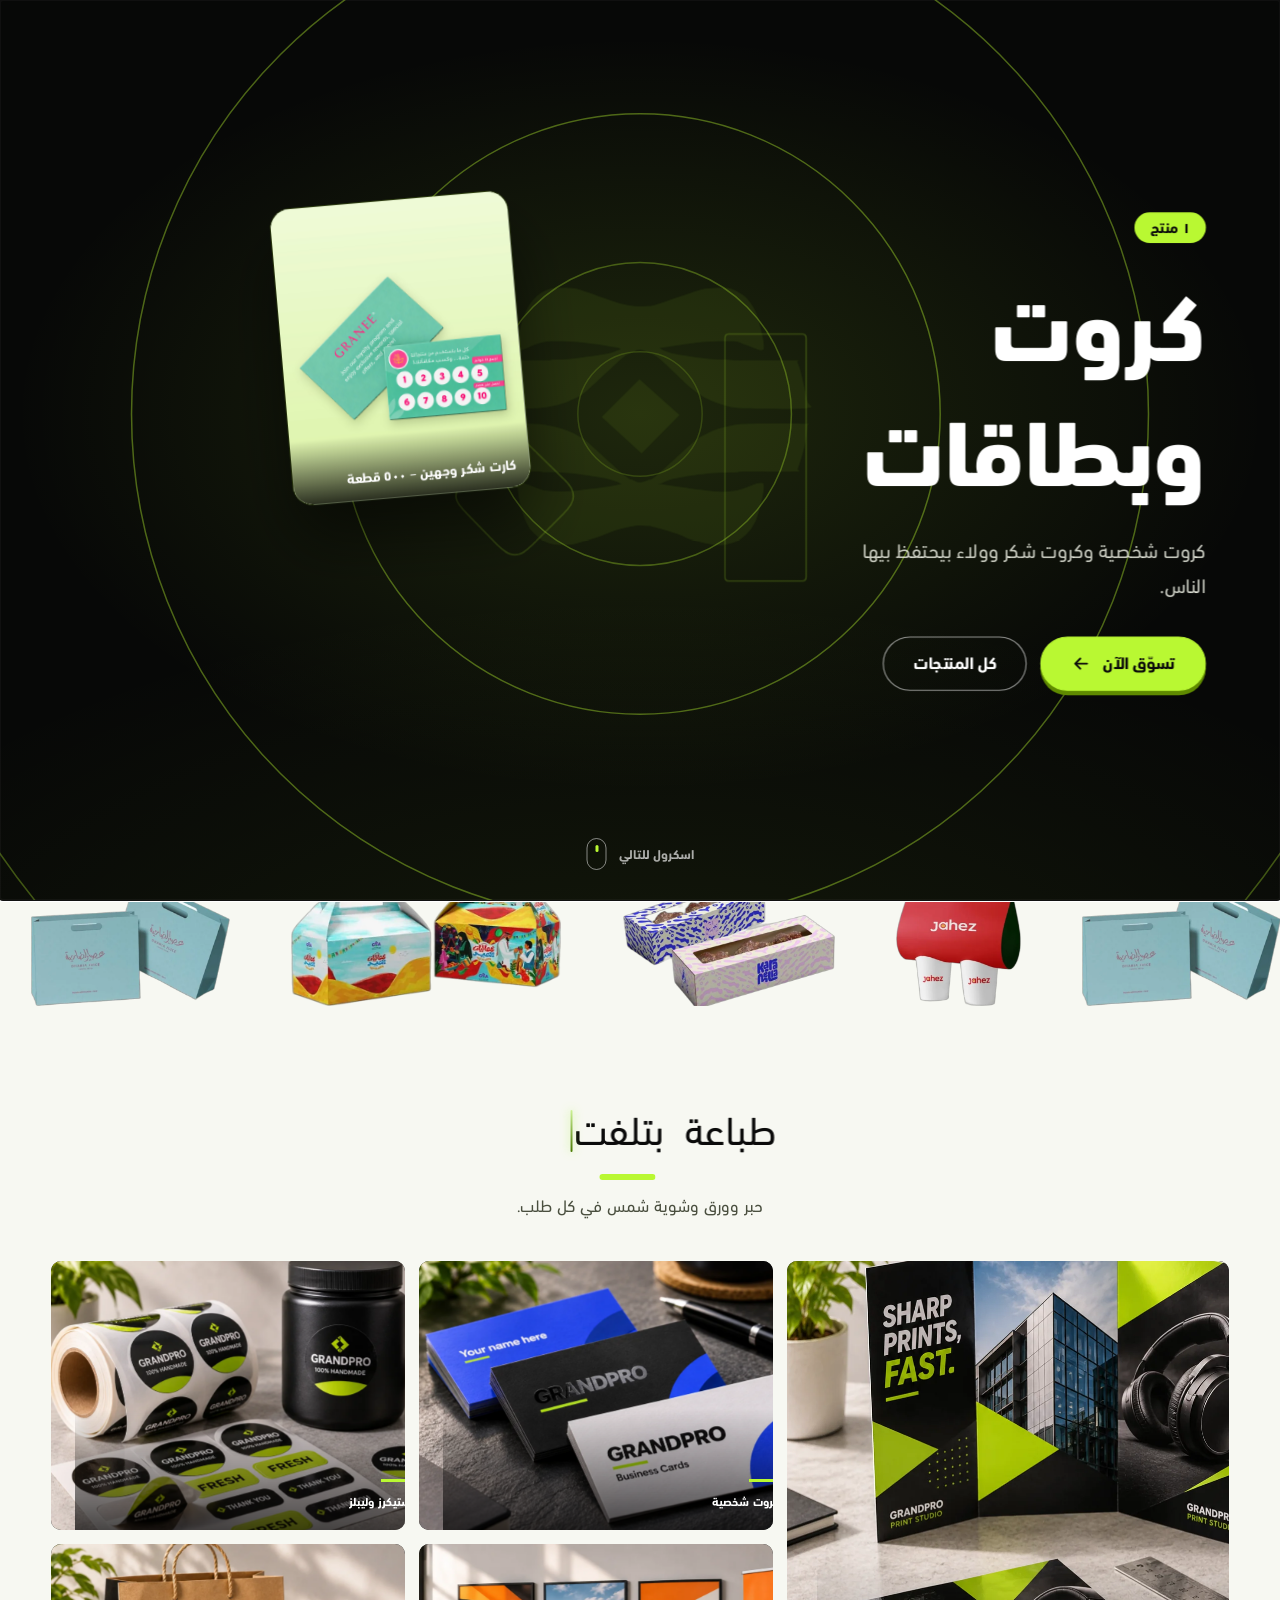
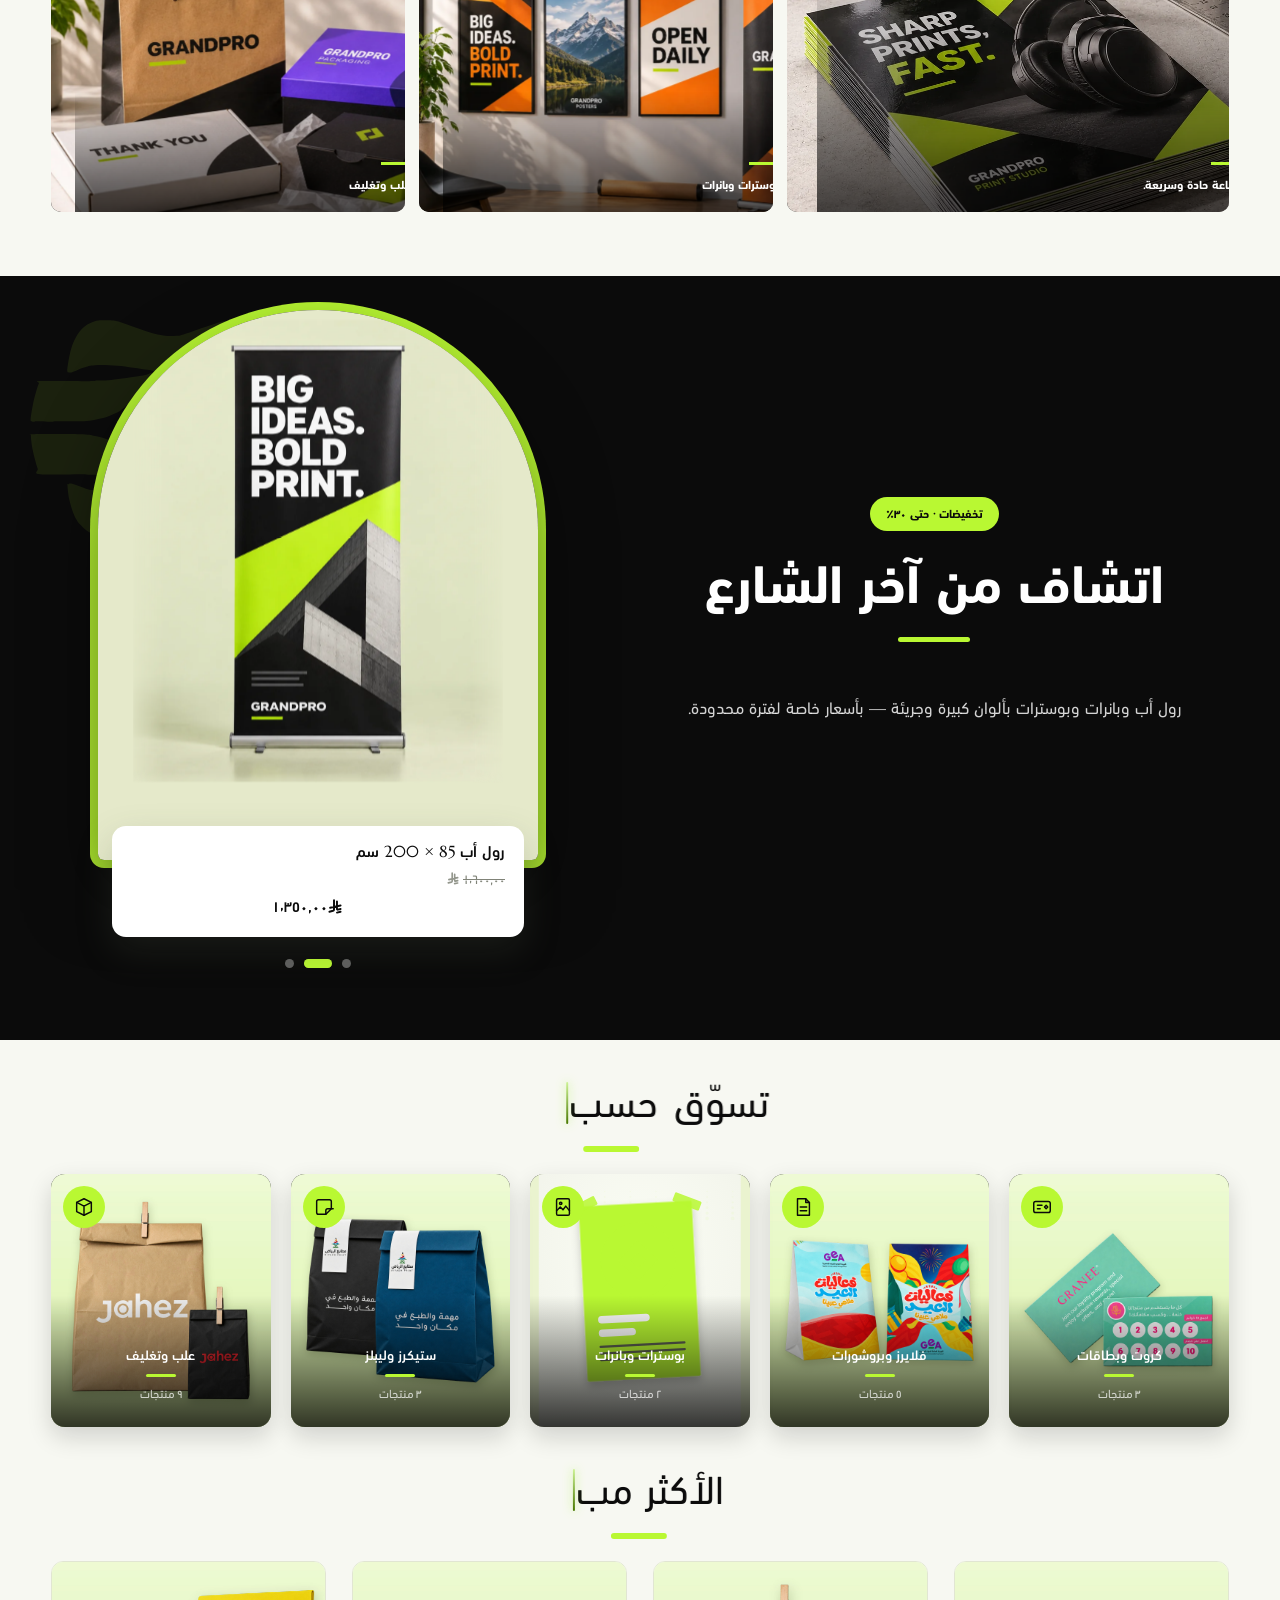
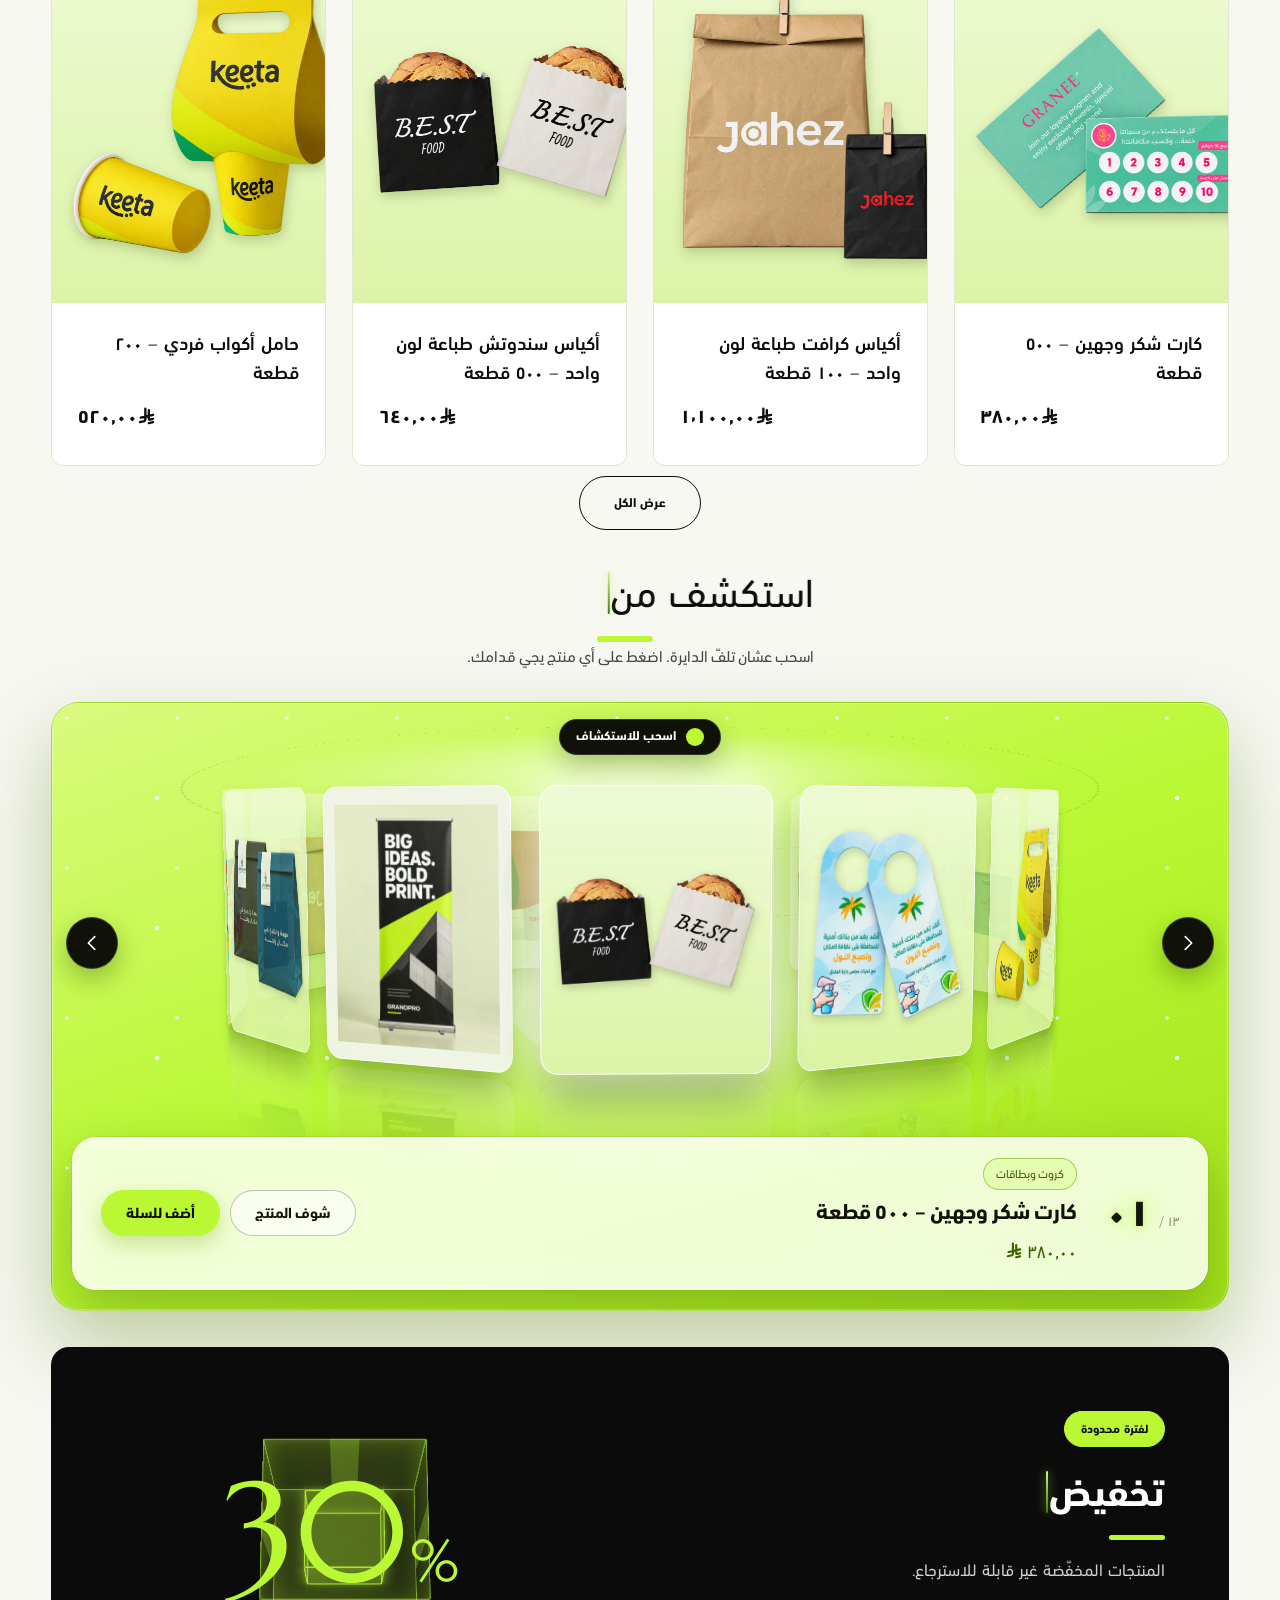
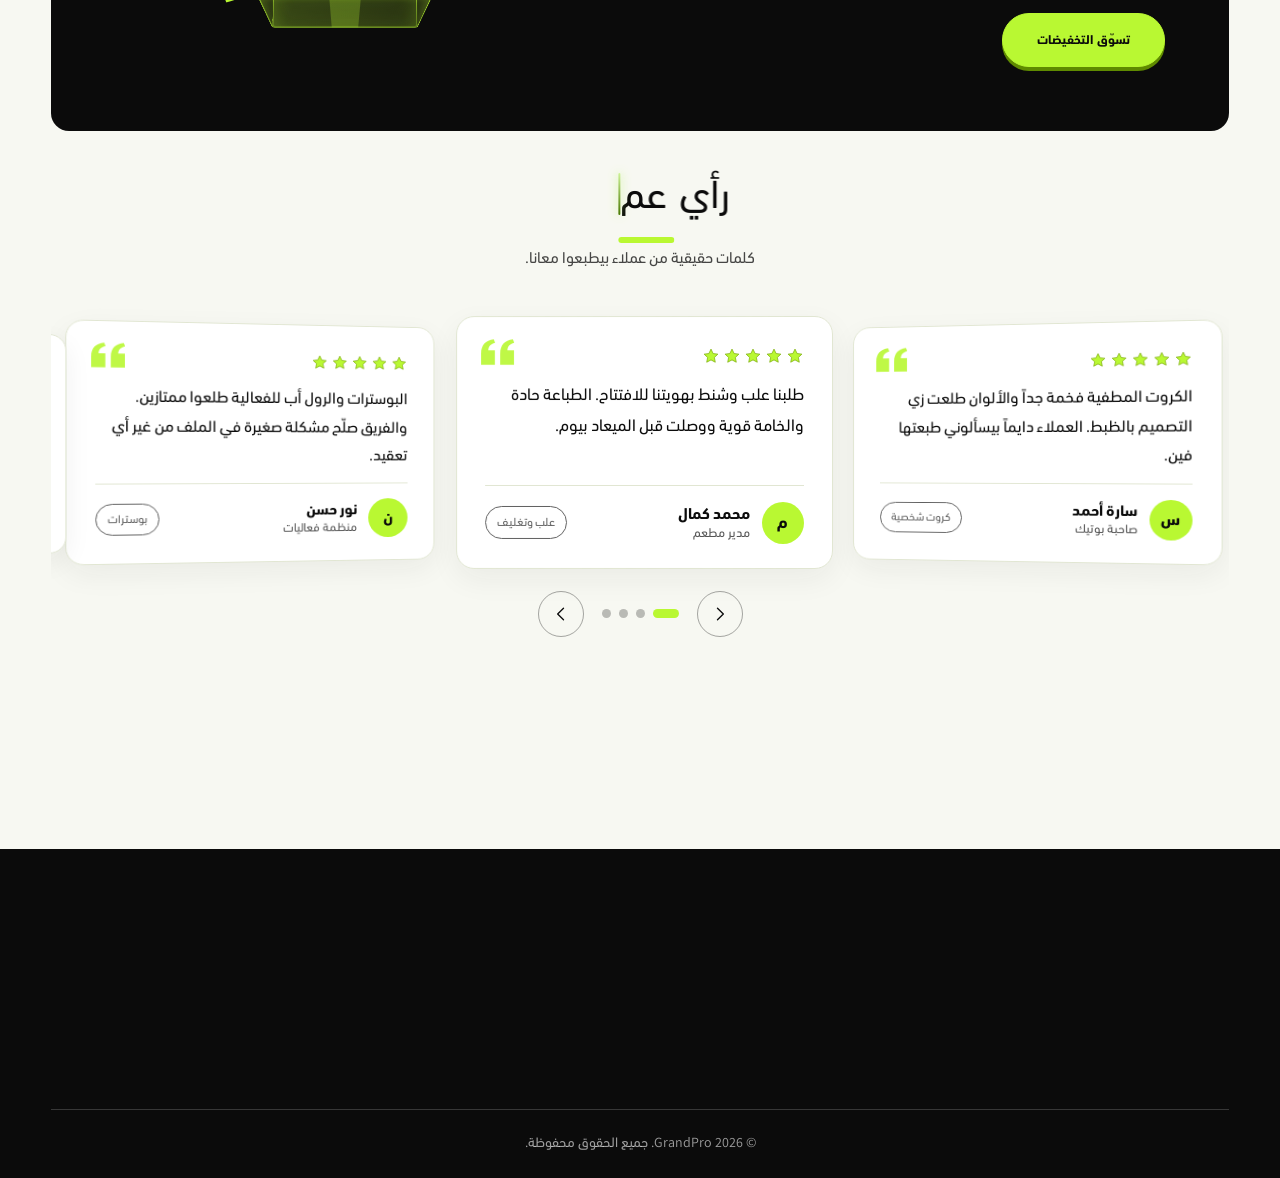
==== index.html @ ec55f69d "first commit" ====
<!DOCTYPE html>
<html lang="ar" dir="rtl">
<head>
<meta charset="UTF-8">
<meta http-equiv="refresh" content="0;url=home.html">
<title>GrandPro</title>
<script>location.replace("home.html")</script>
</head>
<body></body>
</html>
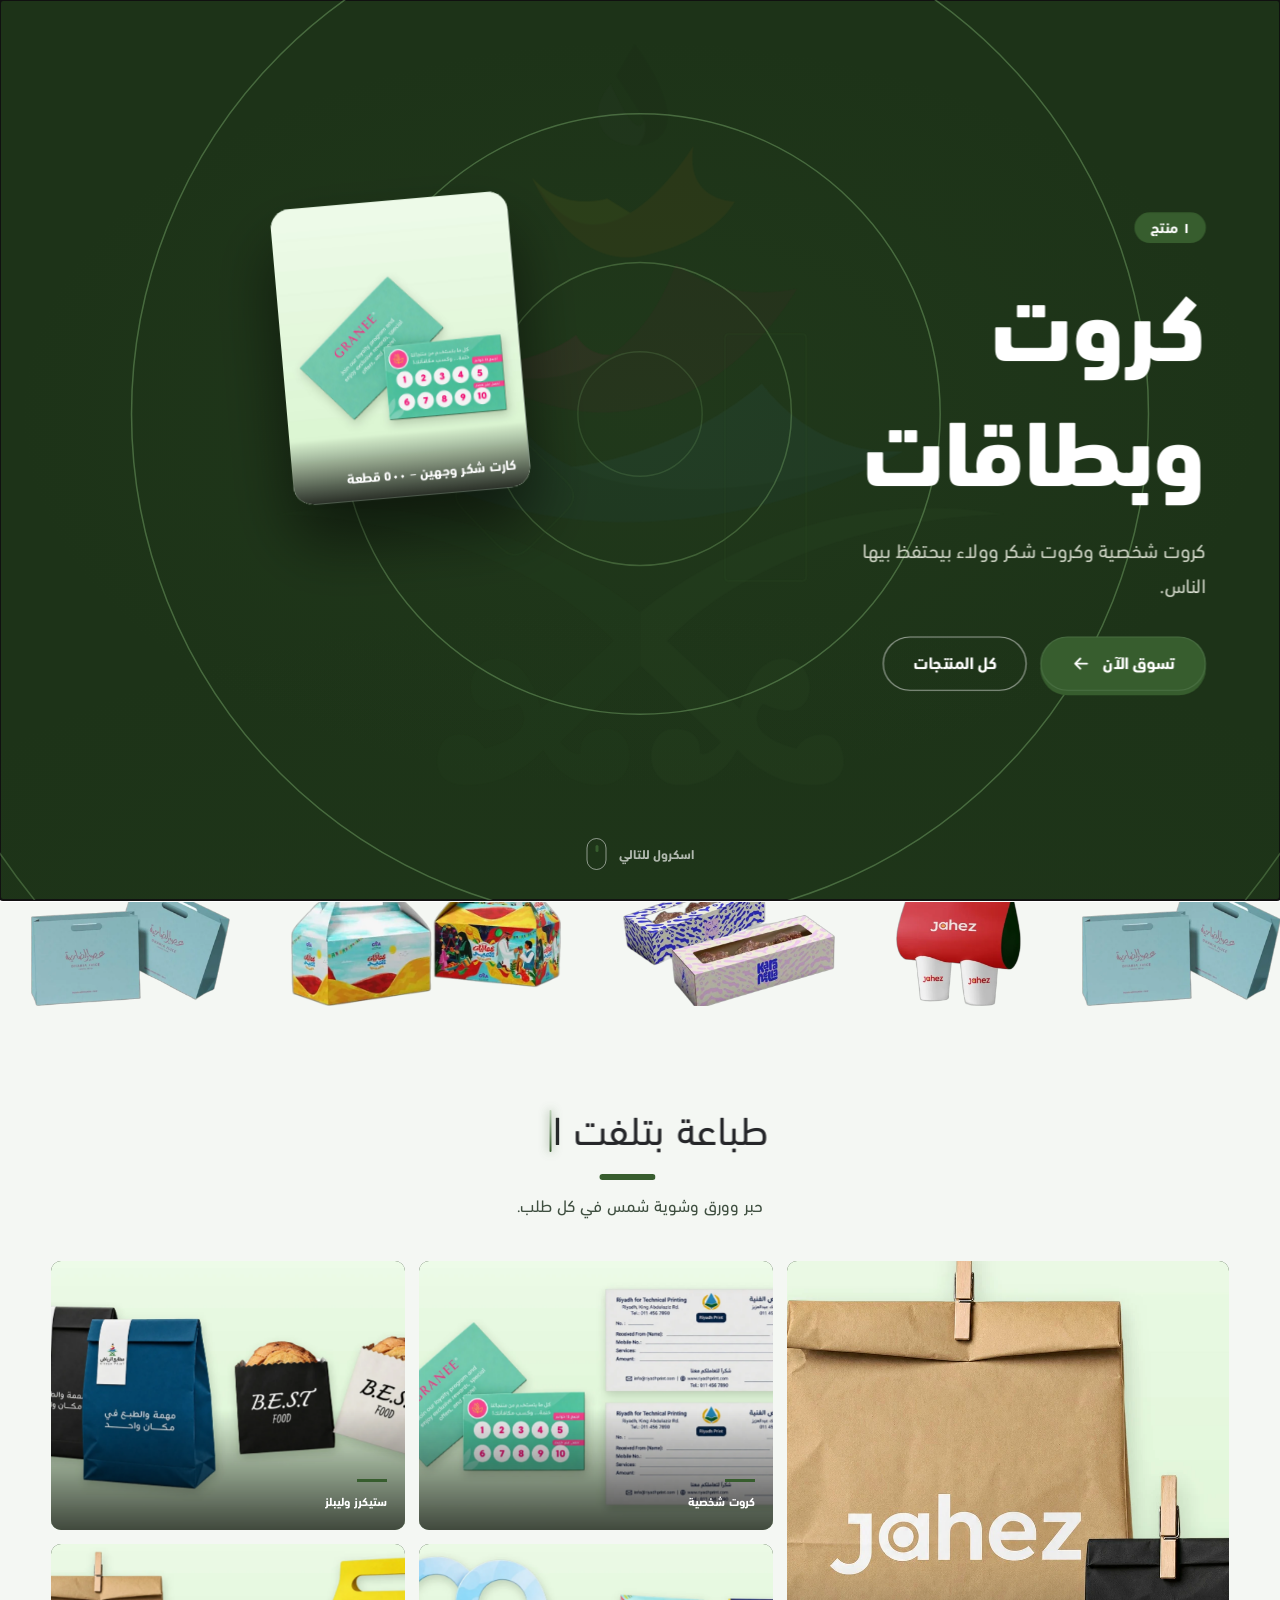
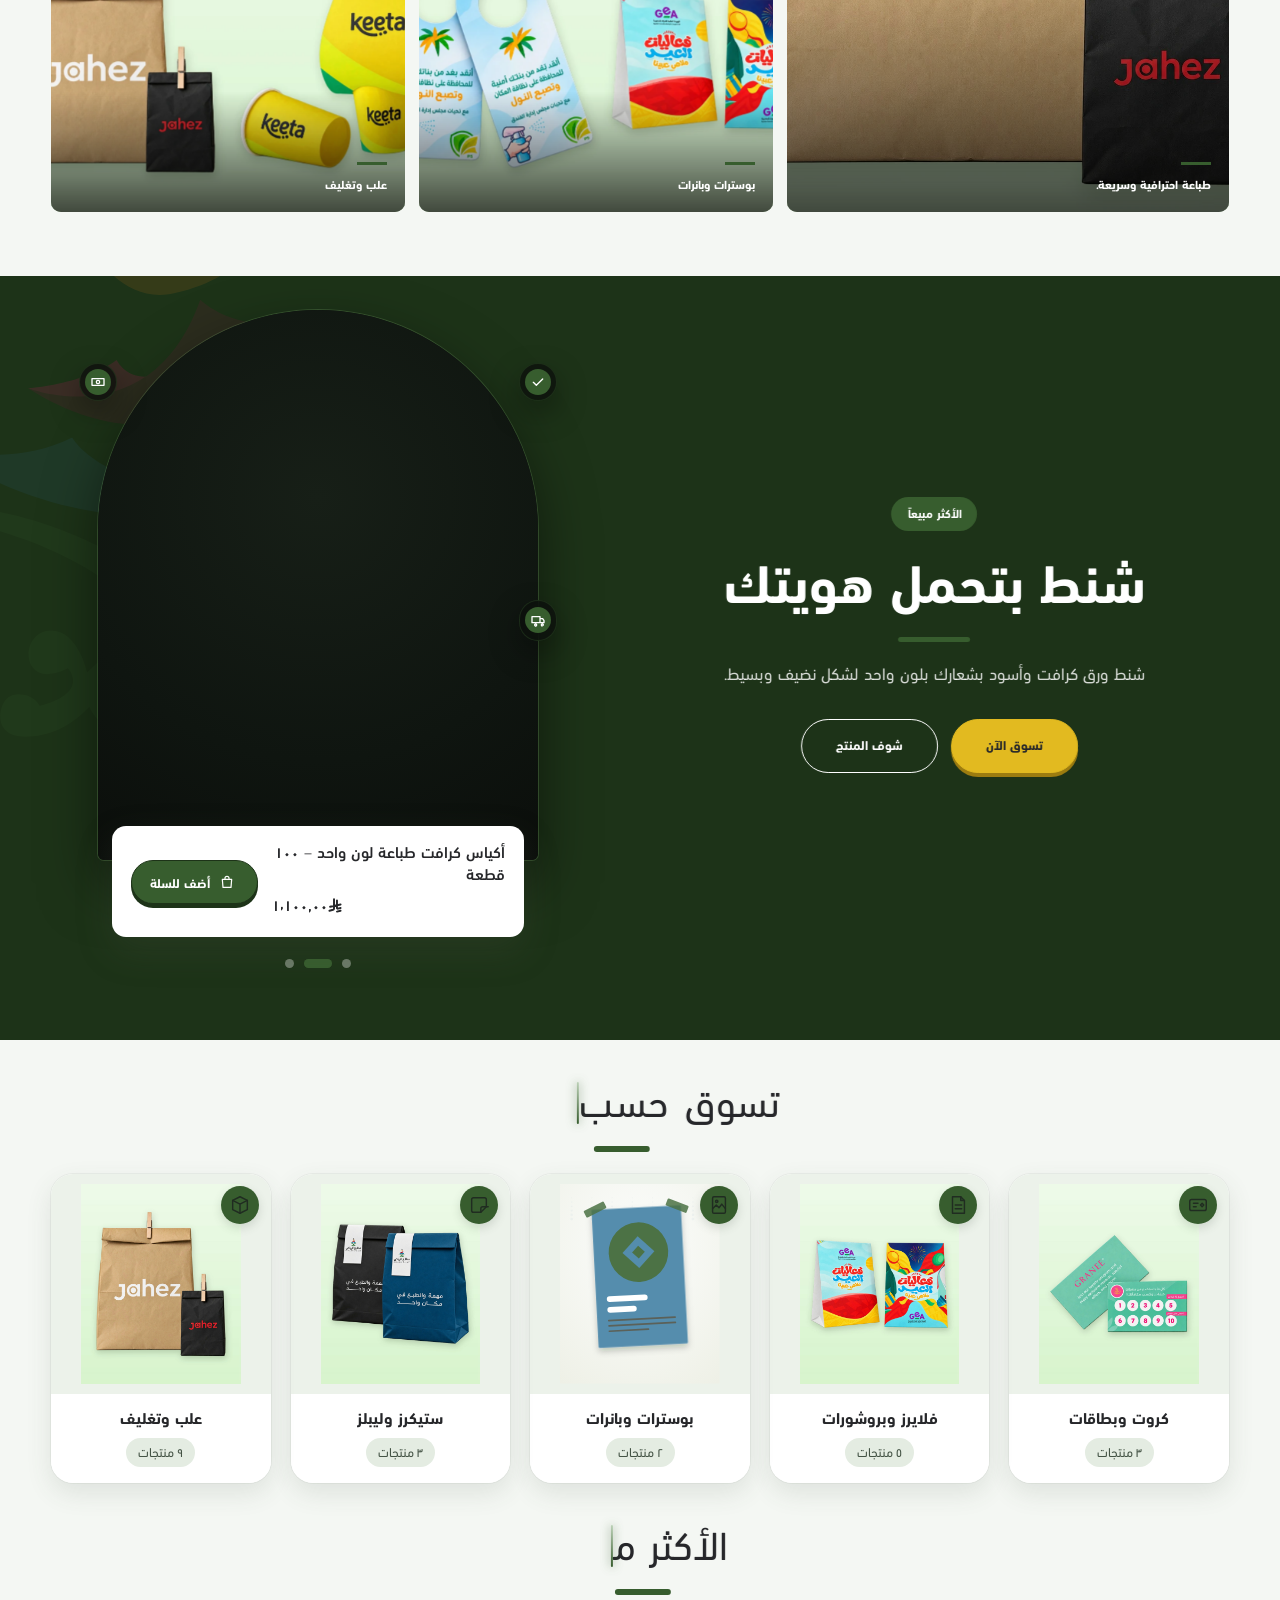
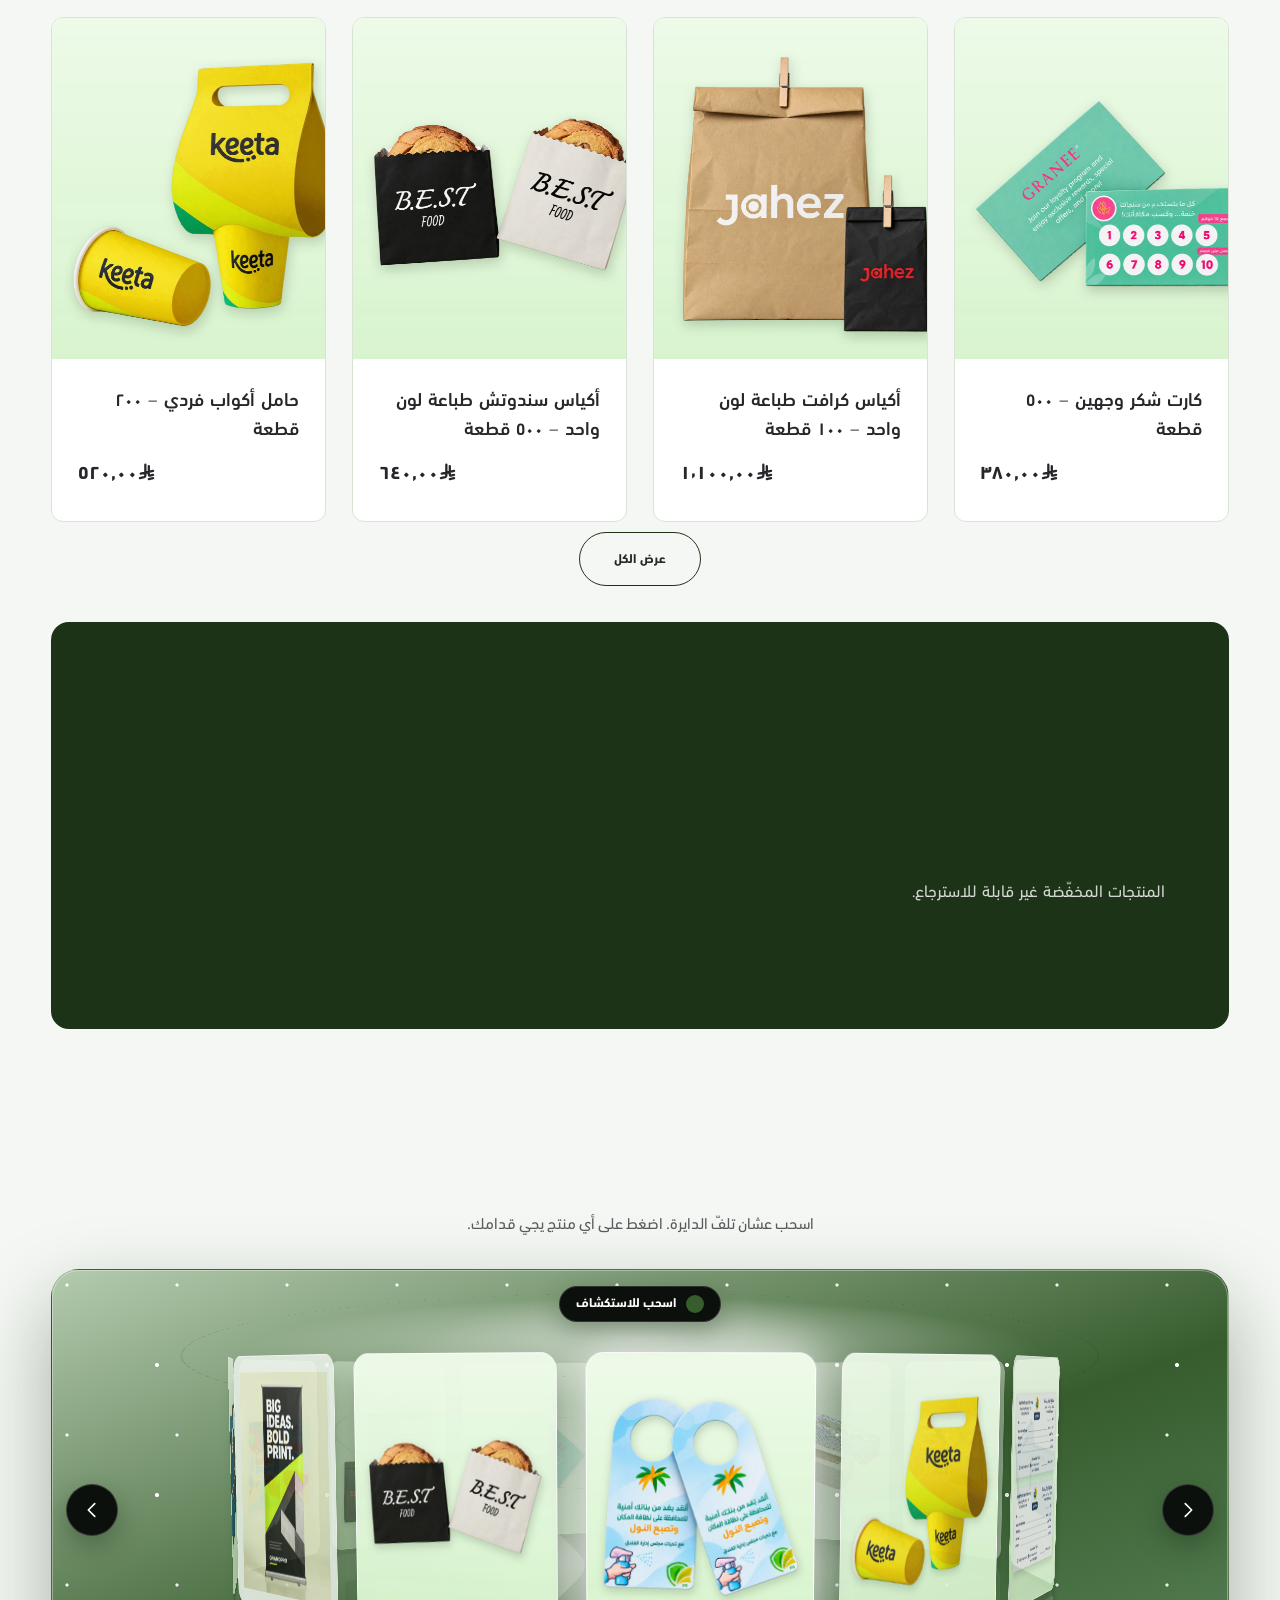
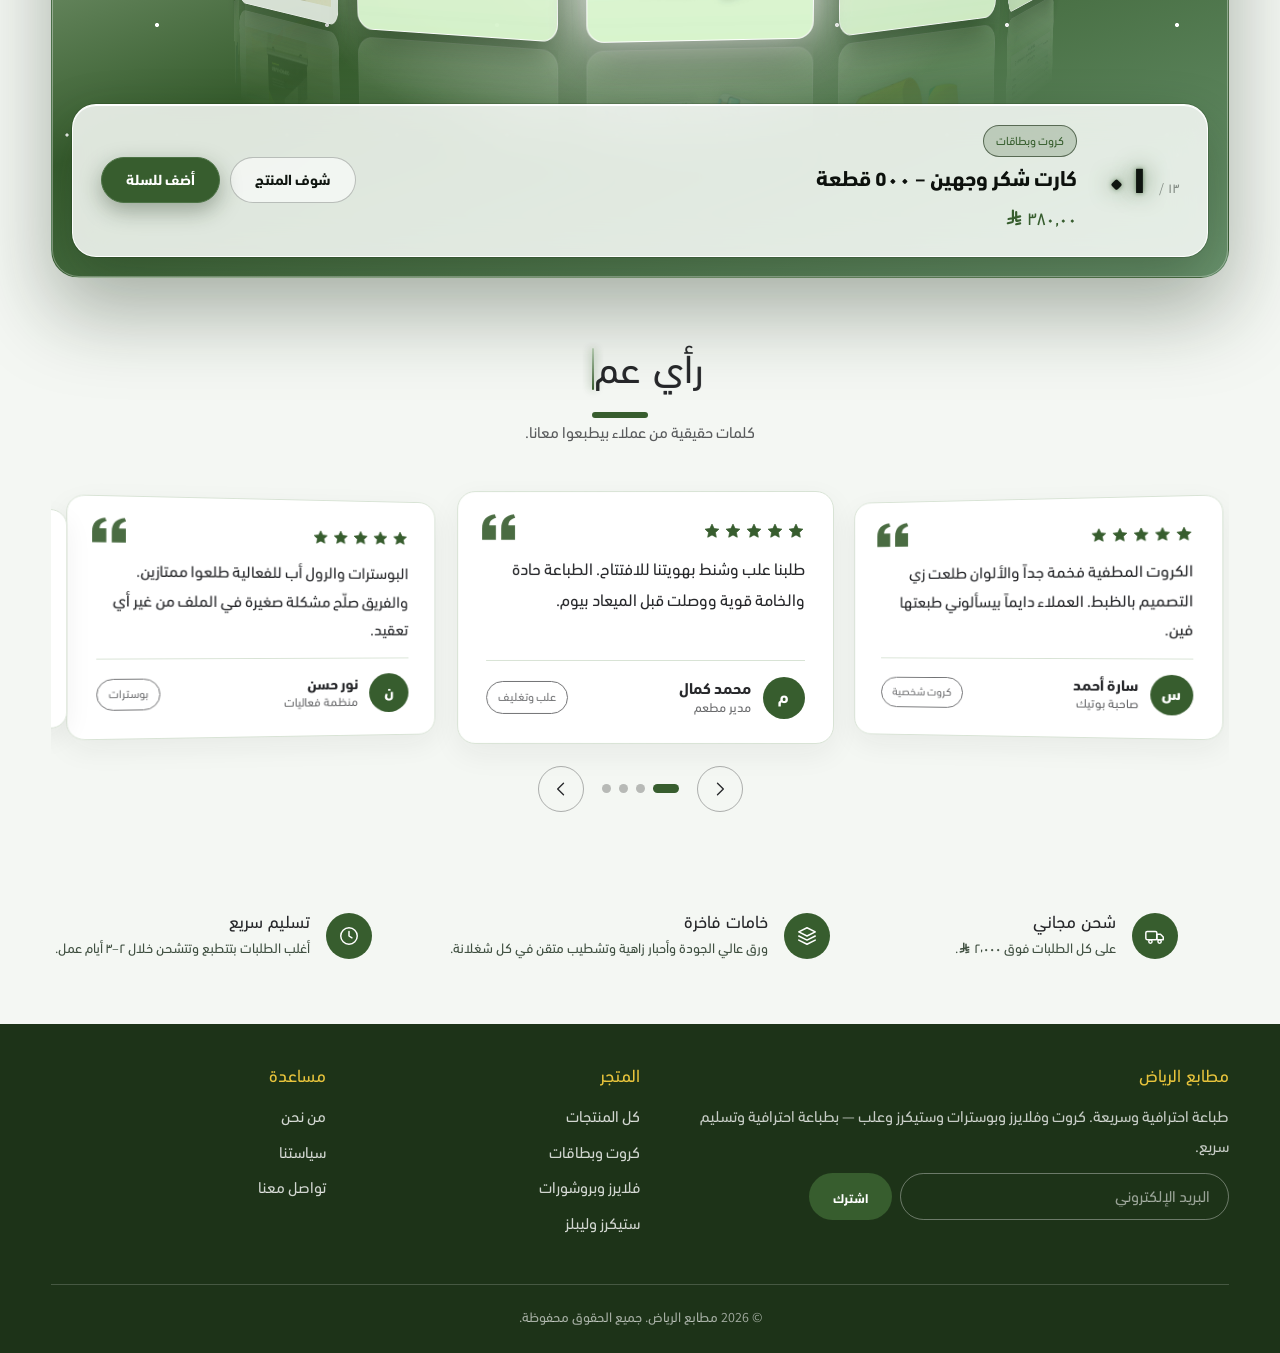
==== commit 197ee1ed: "riydah" ====
--- a/index.html
+++ b/index.html
@@ -3,7 +3,7 @@
 <head>
 <meta charset="UTF-8">
 <meta http-equiv="refresh" content="0;url=home.html">
-<title>GrandPro</title>
+<title>Riyadh Print – مطابع الرياض</title>
 <script>location.replace("home.html")</script>
 </head>
 <body></body>
